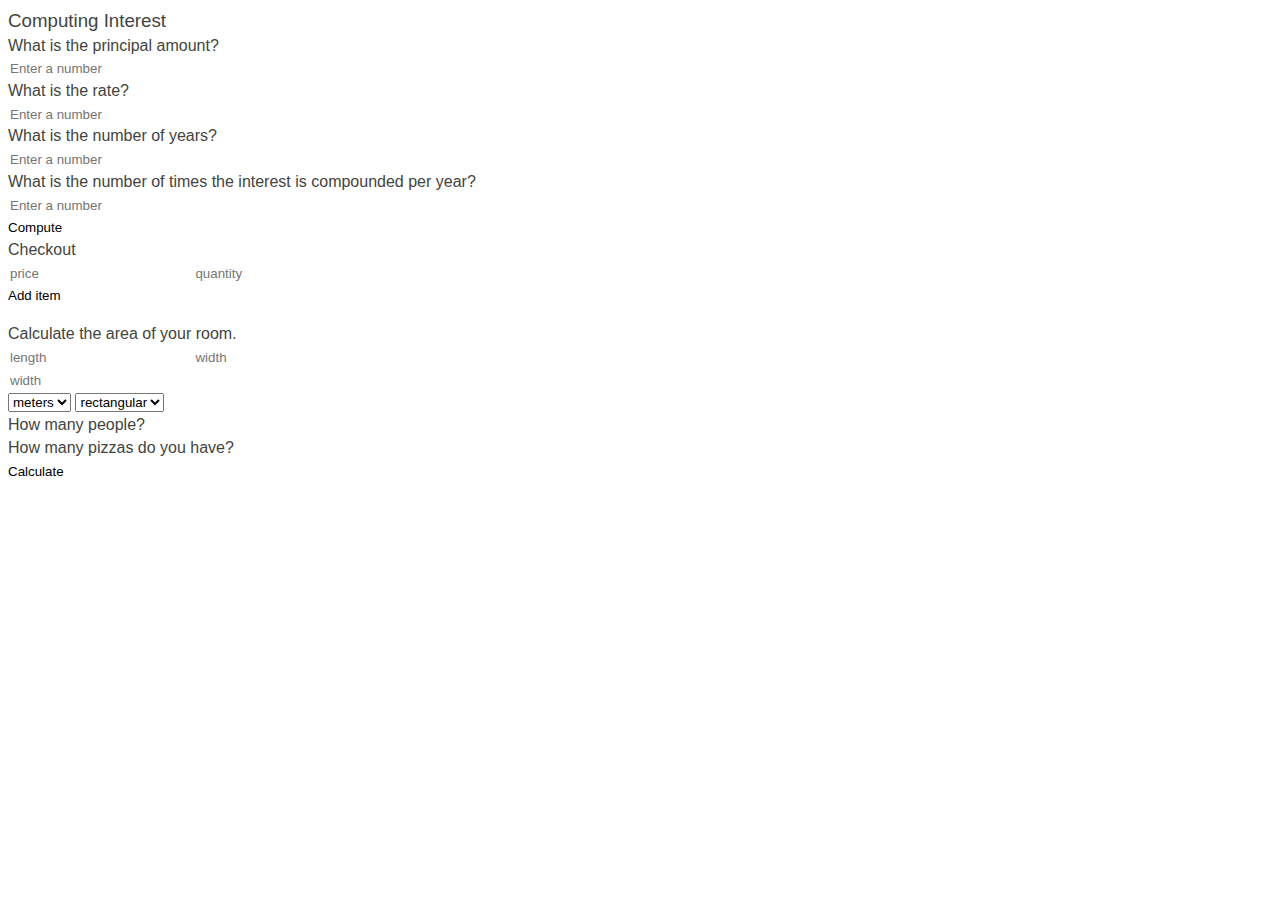
==== chapterFour/chapterFour.html @ a8662e8e "chapters 2 and 3" ====
<!DOCTYPE html>
<html lang="en">
  <head>
    <meta charset="UTF-8" />
    <meta http-equiv="X-UA-Compatible" content="IE=edge" />
    <meta name="viewport" content="width=device-width, initial-scale=1.0" />
    <link rel="stylesheet" href="../adjustment.css" />
    <link rel="stylesheet" href="chapterThree.css" />
    <title>Excercises: Chapter 4</title>
  </head>
  <body>
    <div>
      <form class="block flex__column">
        <h3>Computing Interest</h3>
        <div class="block">
          <div class="block flex__column">
            <div class="input__block">
              <div>What is the principal amount?</div>
              <input type="text" id="inputPrincipal" class="input__interest" placeholder="Enter a number" />
            </div>
            <div class="input__block">
              <div>What is the rate?</div>
              <input type="text" id="inputInterest" class="input__interest" placeholder="Enter a number" />
            </div>
          </div>
          <div class="block flex__column">
            <div class="input__block">
              <div>What is the number of years?</div>
              <input type="text" id="inputYears" class="input__interest" placeholder="Enter a number" />
            </div>
            <div class="input__block">
              <div>What is the number of times the interest is compounded per year?</div>
              <input type="text" id="inputCompounded" class="input__interest" placeholder="Enter a number" />
            </div>
          </div>
        </div>
        <button id="btn__computeInterest" class="button" type="button">Compute</button>
      </form>
      <div id="interestStatement"></div>
    </div>
    <div class="flex__column block">
      <div>Checkout</div>
      <form class="form" id="formCheckout">
        <div id="blockCheckout" class="input__block">
          <input id="inputPrice" class="input__item" type="text" placeholder="price" />
          <input id="inputQuantity" class="input__item" type="text" placeholder="quantity" />
        </div>
        <button id="btn__addItem" class="button">Add item</button>
      </form>
      <div>
        <ol id="listCheckout"></ol>
      </div>
      <div id="checkoutStatement"></div>
    </div>
    <div class="flex__column block">
      <div>Calculate the area of your room.</div>
      <form class="form" id="formRoomArea">
        <div id="blockRectangular" class="input__block">
          <input id="inputLength" class="input__roomArea" type="text" placeholder="length" />
          <input id="inputWidth" class="input__roomArea" type="text" placeholder="width" />
        </div>
        <div id="blockRound" class="input__block invisible">
          <input id="roundWidth" class="input__roomArea" type="text" placeholder="width" />
        </div>
        <select id="measure">
          <option value="feet">feet</option>
          <option value="meters" selected="selected">meters</option>
        </select>
        <select id="select__roomShape">
          <option value="rectangular" selected="selected">rectangular</option>
          <option value="round">round</option>
        </select>
      </form>
      <div id="roomAreaStatement"></div>
      <div id="paintStatement"></div>
    </div>
    <div class="block">
      <form id="formPizza">
        <div>
          <div class="input__pizza__block">
            How many people?
            <input name="inputPeopleCount" class="input__pizza" type="text" />
          </div>
          <div class="input__pizza__block">
            How many pizzas do you have?
            <input name="inputPizzaCount" class="input__pizza" type="text" />
          </div>
          <button id="btn__pizza" class="button">Calculate</button>
        </div>
        <div id="pizzaStatement"></div>
        <div id="pizzaPieces"></div>
        <div id="pizzaLeftovers"></div>
      </form>
    </div>
  </body>
  <script src="taxCalculator.js" type="module"></script>
</html>
---- adjustment.css ----
* {
  box-sizing: border-box;
}

html {
  /* Stick the footer with a dynamic height to the bottom of a page */
  height: 100%;
  font-size: 16px;
}

html,
body {
  font-family: 'Source Sans Pro', sans-serif;
  width: 100%;
  color: #434440;
}

body {
  /* Stick the footer with a dynamic height to the bottom of a page */
  display: flex;
  flex-direction: column;
  overflow-x: hidden;
  height: 100%;
  line-height: 1.42;
  -webkit-font-smoothing: antialiased;
}

.container {
  max-width: 800px;
  width: 100%;
  margin: 20px auto;
}

h1,
h2,
h3,
h4,
h5,
h6 {
  margin: 0;
  font-weight: normal;
}

p {
  margin: 0;
}

a {
  outline: none;
  text-decoration: none;
  color: #0d95de;
}

ul {
  padding: 0;
  margin: 0;
}

li {
  list-style: none;
}

button {
  padding: 0;
  margin: 0;
  border: none;
  outline: none;
  background: none;
  cursor: pointer;
}

input[type='number'] {
  -moz-appearance: textfield;
}

input[type='number']::-webkit-inner-spin-button,
input[type='number']::-webkit-outer-spin-button {
  -webkit-appearance: none;
  margin: 0;
}

input[type='search']::-ms-clear,
input[type='search']::-ms-reveal {
  display: none;
  width: 0;
  height: 0;
}

input[type='search']::-webkit-search-decoration,
input[type='search']::-webkit-search-cancel-button,
input[type='search']::-webkit-search-results-button,
input[type='search']::-webkit-search-results-decoration {
  display: none;
}

input,
textarea {
  border: none;
  outline: none;
  background: none;
}

textarea {
  resize: vertical;
}

label {
  cursor: pointer;
}

fieldset {
  padding: 0;
  margin: 0;
  border: none;
}

blockquote {
  margin: 0;
}

figure {
  margin: 0;
}

footer {
  width: 100%;
  /* Stick the footer with a dynamic height to the bottom of a page */
  margin-top: auto;
}

/*  Fix IE11 display:flex on the body */
header,
main,
section,
footer {
  flex-shrink: 0;
}

@function rem($px) {
  @return $px / 16px + 0rem;
}
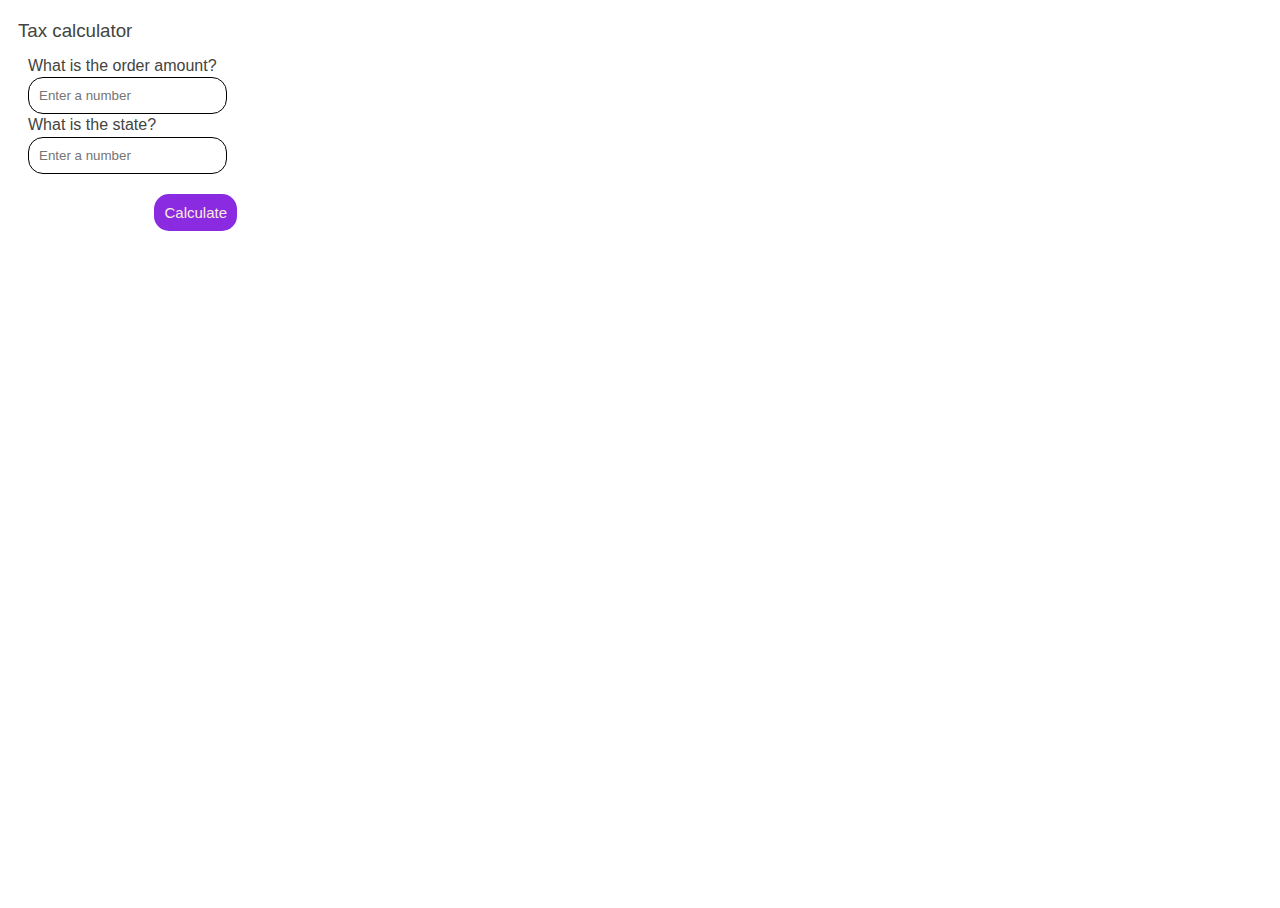
==== commit 515cfb9a: "add chapter 4" ====
--- a/chapterFour/chapterFour.html
+++ b/chapterFour/chapterFour.html
@@ -5,91 +5,24 @@
     <meta http-equiv="X-UA-Compatible" content="IE=edge" />
     <meta name="viewport" content="width=device-width, initial-scale=1.0" />
     <link rel="stylesheet" href="../adjustment.css" />
-    <link rel="stylesheet" href="chapterThree.css" />
+    <link rel="stylesheet" href="chapterFour.css" />
     <title>Excercises: Chapter 4</title>
   </head>
   <body>
     <div>
       <form class="block flex__column">
-        <h3>Computing Interest</h3>
-        <div class="block">
-          <div class="block flex__column">
-            <div class="input__block">
-              <div>What is the principal amount?</div>
-              <input type="text" id="inputPrincipal" class="input__interest" placeholder="Enter a number" />
-            </div>
-            <div class="input__block">
-              <div>What is the rate?</div>
-              <input type="text" id="inputInterest" class="input__interest" placeholder="Enter a number" />
-            </div>
+        <h3>Tax calculator</h3>
+        <div class="block flex__column">
+          <div class="input__block">
+            <div>What is the order amount?</div>
+            <input type="text" id="input" class="input__taxCalc" placeholder="Enter a number" />
           </div>
-          <div class="block flex__column">
-            <div class="input__block">
-              <div>What is the number of years?</div>
-              <input type="text" id="inputYears" class="input__interest" placeholder="Enter a number" />
-            </div>
-            <div class="input__block">
-              <div>What is the number of times the interest is compounded per year?</div>
-              <input type="text" id="inputCompounded" class="input__interest" placeholder="Enter a number" />
-            </div>
+          <div class="input__block">
+            <div>What is the state?</div>
+            <input type="text" id="inputI" class="input__taxCalc" placeholder="Enter a number" />
           </div>
         </div>
-        <button id="btn__computeInterest" class="button" type="button">Compute</button>
-      </form>
-      <div id="interestStatement"></div>
-    </div>
-    <div class="flex__column block">
-      <div>Checkout</div>
-      <form class="form" id="formCheckout">
-        <div id="blockCheckout" class="input__block">
-          <input id="inputPrice" class="input__item" type="text" placeholder="price" />
-          <input id="inputQuantity" class="input__item" type="text" placeholder="quantity" />
-        </div>
-        <button id="btn__addItem" class="button">Add item</button>
-      </form>
-      <div>
-        <ol id="listCheckout"></ol>
-      </div>
-      <div id="checkoutStatement"></div>
-    </div>
-    <div class="flex__column block">
-      <div>Calculate the area of your room.</div>
-      <form class="form" id="formRoomArea">
-        <div id="blockRectangular" class="input__block">
-          <input id="inputLength" class="input__roomArea" type="text" placeholder="length" />
-          <input id="inputWidth" class="input__roomArea" type="text" placeholder="width" />
-        </div>
-        <div id="blockRound" class="input__block invisible">
-          <input id="roundWidth" class="input__roomArea" type="text" placeholder="width" />
-        </div>
-        <select id="measure">
-          <option value="feet">feet</option>
-          <option value="meters" selected="selected">meters</option>
-        </select>
-        <select id="select__roomShape">
-          <option value="rectangular" selected="selected">rectangular</option>
-          <option value="round">round</option>
-        </select>
-      </form>
-      <div id="roomAreaStatement"></div>
-      <div id="paintStatement"></div>
-    </div>
-    <div class="block">
-      <form id="formPizza">
-        <div>
-          <div class="input__pizza__block">
-            How many people?
-            <input name="inputPeopleCount" class="input__pizza" type="text" />
-          </div>
-          <div class="input__pizza__block">
-            How many pizzas do you have?
-            <input name="inputPizzaCount" class="input__pizza" type="text" />
-          </div>
-          <button id="btn__pizza" class="button">Calculate</button>
-        </div>
-        <div id="pizzaStatement"></div>
-        <div id="pizzaPieces"></div>
-        <div id="pizzaLeftovers"></div>
+        <button type="button" class="button">Calculate</button>
       </form>
     </div>
   </body>
--- a/chapterFour/chapterFour.css
+++ b/chapterFour/chapterFour.css
@@ -0,0 +1,47 @@
+.block {
+  display: flex;
+  margin: 10px;
+  width: fit-content;
+  justify-content: center;
+}
+
+.form {
+  display: flex;
+  align-items: center;
+}
+.flex__column {
+  display: flex;
+  flex-direction: column;
+}
+
+.button {
+  margin: 10px 0;
+  background-color: blueviolet;
+  color: antiquewhite;
+  border-radius: 15px;
+  font-size: 15px;
+  padding: 10px;
+  transition: all 0.2s;
+  align-self: flex-end;
+}
+.button:hover {
+  background-color: rgb(181, 109, 248);
+}
+
+input {
+  border: 1px solid black;
+  border-radius: 15px;
+  padding: 10px;
+}
+
+.invisible {
+  display: none;
+}
+
+.list__item {
+  list-style: decimal;
+}
+
+#btn__computeInterest {
+  align-self: center;
+}
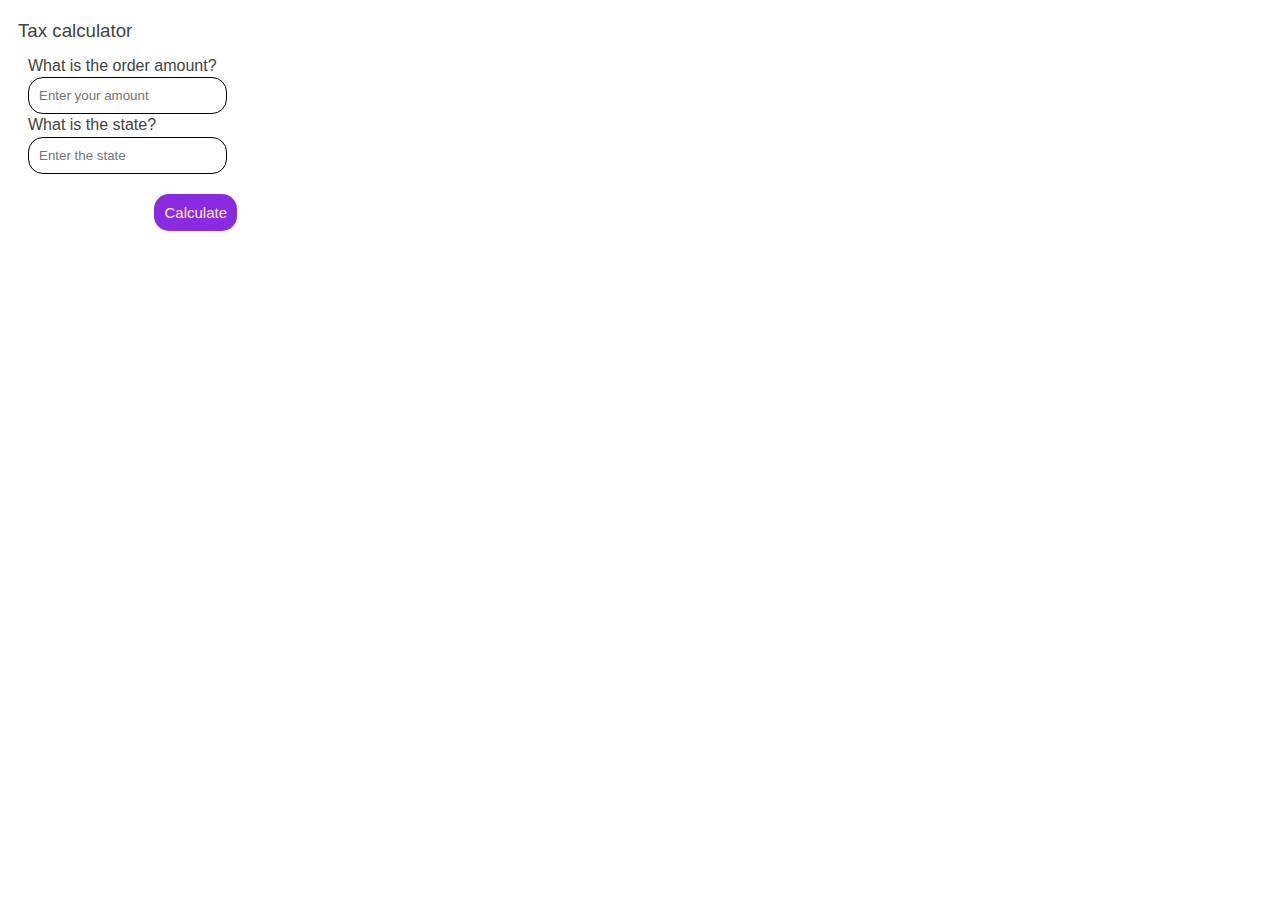
==== commit 52ab8479: "chapter 4: tax calculator" ====
--- a/chapterFour/chapterFour.html
+++ b/chapterFour/chapterFour.html
@@ -15,16 +15,18 @@
         <div class="block flex__column">
           <div class="input__block">
             <div>What is the order amount?</div>
-            <input type="text" id="input" class="input__taxCalc" placeholder="Enter a number" />
+            <input type="text" id="inputOrder" class="input__taxCalc numbers-only" placeholder="Enter your amount" />
           </div>
           <div class="input__block">
             <div>What is the state?</div>
-            <input type="text" id="inputI" class="input__taxCalc" placeholder="Enter a number" />
+            <input type="text" id="inputState" class="input__taxCalc" placeholder="Enter the state" />
           </div>
         </div>
-        <button type="button" class="button">Calculate</button>
+        <button type="button" id="btn-taxCalc" class="button">Calculate</button>
       </form>
+      <div class="block" id="taxStatement"></div>
     </div>
   </body>
+  <script type="text/javascript" src="states.json"></script>
   <script src="taxCalculator.js" type="module"></script>
 </html>
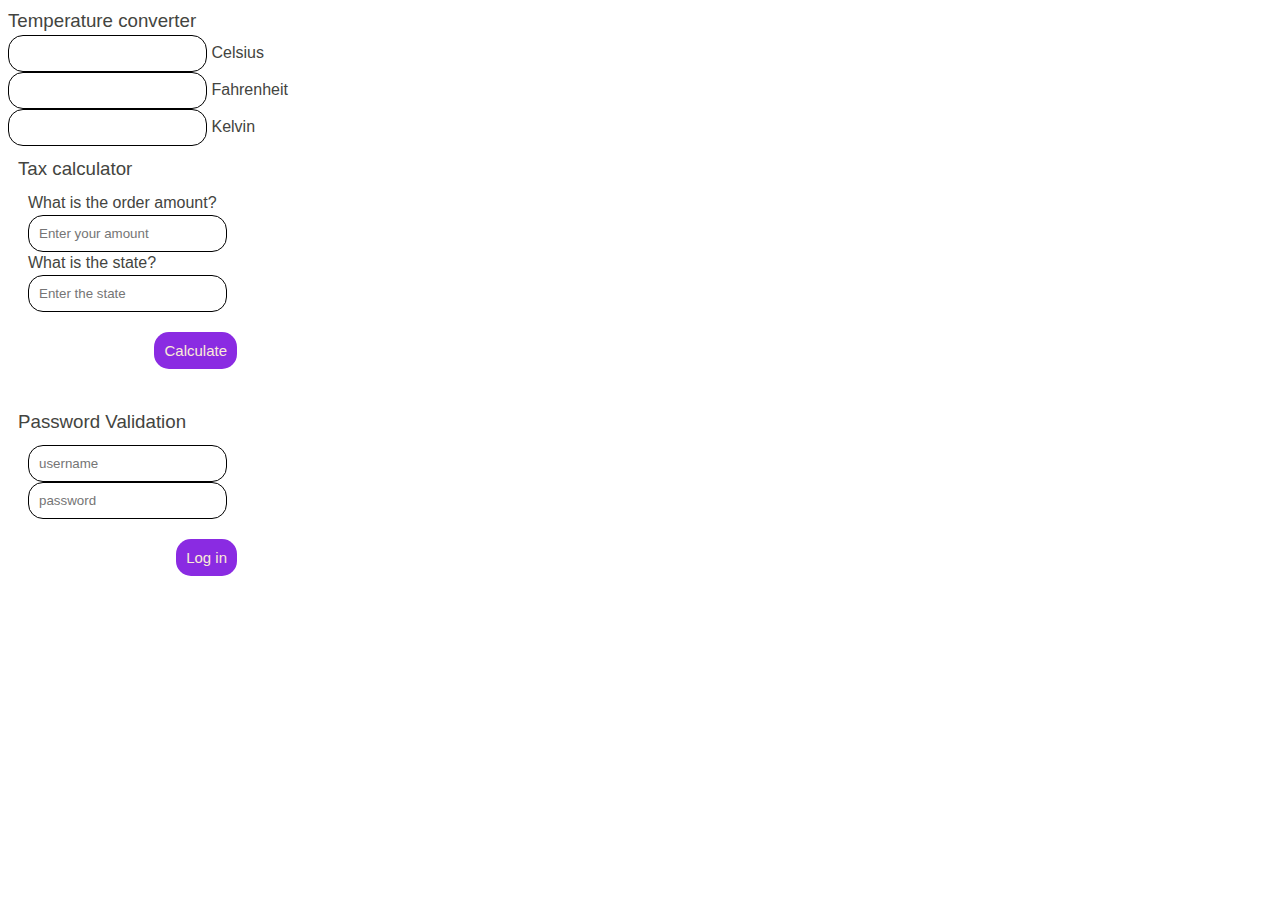
==== commit d40a7019: "chapter 4: password validation, temperature converter" ====
--- a/chapterFour/chapterFour.html
+++ b/chapterFour/chapterFour.html
@@ -9,6 +9,23 @@
     <title>Excercises: Chapter 4</title>
   </head>
   <body>
+    <div>
+      <h3>Temperature converter</h3>
+      <form>
+        <div class="input__block">
+          <input id="inputC" type="text" class="input__tconverter" />
+          <label for="inputC">Celsius</label>
+        </div>
+        <div class="input__block">
+          <input id="inputF" type="text" class="input__tconverter" />
+          <label for="inputF">Fahrenheit</label>
+        </div>
+        <div class="input__block">
+          <input id="inputK" type="text" class="input__tconverter" />
+          <label for="inputK">Kelvin</label>
+        </div>
+      </form>
+    </div>
     <div>
       <form class="block flex__column">
         <h3>Tax calculator</h3>
@@ -26,7 +43,20 @@
       </form>
       <div class="block" id="taxStatement"></div>
     </div>
+    <div>
+      <form class="block flex__column">
+        <h3>Password Validation</h3>
+        <div class="block flex__column">
+          <input type="text" id="username" class="input__pass" placeholder="username" />
+          <input type="password" id="password" class="input__pass" placeholder="password" />
+        </div>
+        <button type="button" id="btn-pass" class="button">Log in</button>
+      </form>
+      <div class="block" id="logInStatement"></div>
+    </div>
   </body>
-  <script type="text/javascript" src="states.json"></script>
+  <script type="text/javascript" src="data.json"></script>
+  <script src="temperatureConverter.js" type="module"></script>
+  <script src="passwordValidation.js" type="module"></script>
   <script src="taxCalculator.js" type="module"></script>
 </html>
--- a/adjustment.css
+++ b/adjustment.css
@@ -135,7 +135,3 @@
 footer {
   flex-shrink: 0;
 }
-
-@function rem($px) {
-  @return $px / 16px + 0rem;
-}
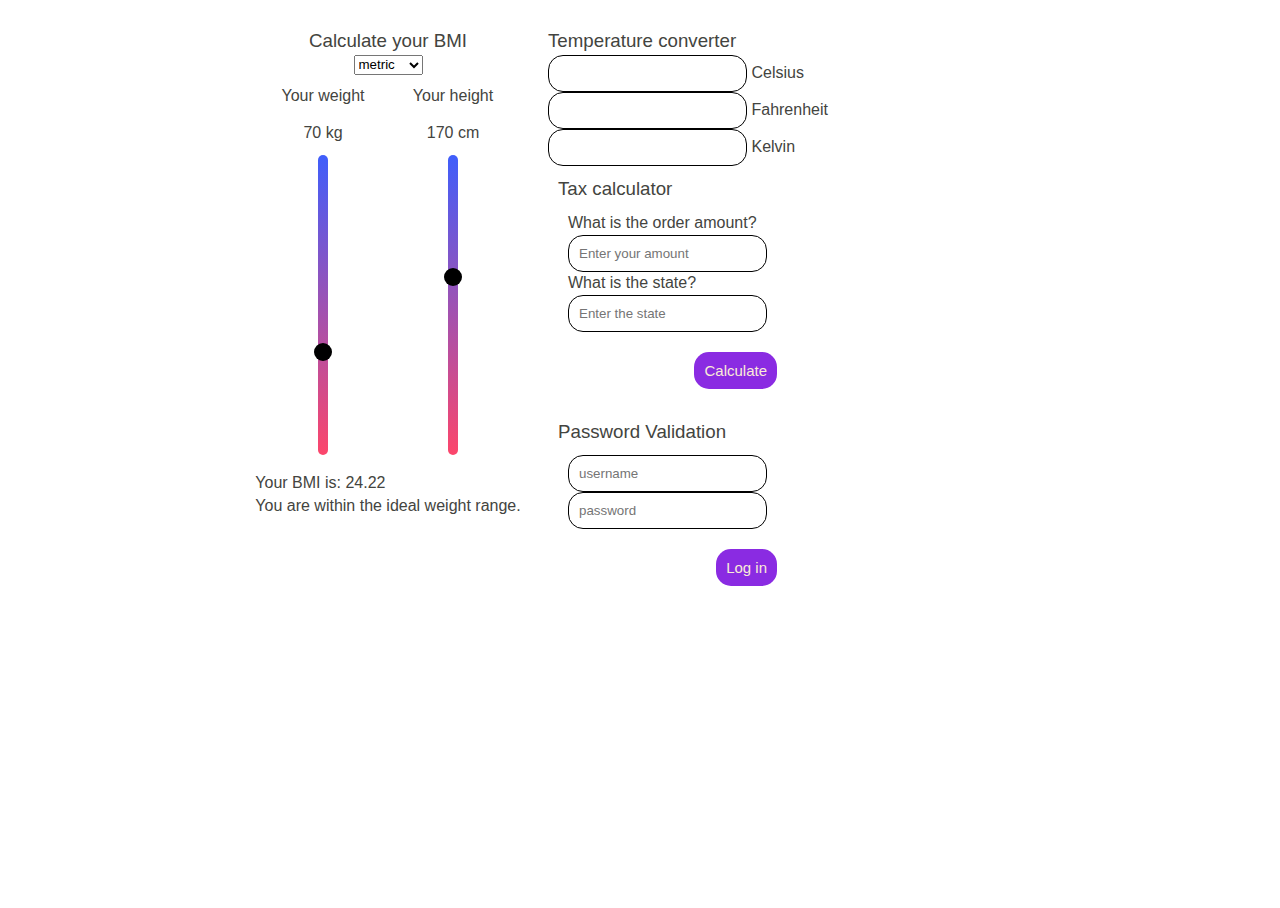
==== commit 06e74415: "chapter 4: BMI calculator" ====
--- a/chapterFour/chapterFour.html
+++ b/chapterFour/chapterFour.html
@@ -9,53 +9,83 @@
     <title>Excercises: Chapter 4</title>
   </head>
   <body>
-    <div>
-      <h3>Temperature converter</h3>
-      <form>
-        <div class="input__block">
-          <input id="inputC" type="text" class="input__tconverter" />
-          <label for="inputC">Celsius</label>
-        </div>
-        <div class="input__block">
-          <input id="inputF" type="text" class="input__tconverter" />
-          <label for="inputF">Fahrenheit</label>
-        </div>
-        <div class="input__block">
-          <input id="inputK" type="text" class="input__tconverter" />
-          <label for="inputK">Kelvin</label>
-        </div>
-      </form>
-    </div>
-    <div>
-      <form class="block flex__column">
-        <h3>Tax calculator</h3>
-        <div class="block flex__column">
-          <div class="input__block">
-            <div>What is the order amount?</div>
-            <input type="text" id="inputOrder" class="input__taxCalc numbers-only" placeholder="Enter your amount" />
+    <div class="container">
+      <div class="slider__container">
+        <h3>Calculate your BMI</h3>
+        <select class="slider__select" id="measure">
+          <option value="metric" selected="selected">metric</option>
+          <option value="imperial">imperial</option>
+        </select>
+        <div class="block">
+          <div class="slide__block">
+            <div>Your weight</div>
+            <label for="sliderWeight" id="labelWeight" class="slider__label"></label>
+            <input type="range" min="30" max="150" value="70" class="slider" id="sliderWeight" />
           </div>
-          <div class="input__block">
-            <div>What is the state?</div>
-            <input type="text" id="inputState" class="input__taxCalc" placeholder="Enter the state" />
+          <div class="slide__block">
+            <div>Your height</div>
+            <label for="sliderHeight" id="labelHeight" class="slider__label"></label>
+            <input type="range" min="50" max="250" value="170" class="slider" id="sliderHeight" />
           </div>
         </div>
-        <button type="button" id="btn-taxCalc" class="button">Calculate</button>
-      </form>
-      <div class="block" id="taxStatement"></div>
-    </div>
-    <div>
-      <form class="block flex__column">
-        <h3>Password Validation</h3>
-        <div class="block flex__column">
-          <input type="text" id="username" class="input__pass" placeholder="username" />
-          <input type="password" id="password" class="input__pass" placeholder="password" />
+        <div id="BMI"></div>
+      </div>
+      <div>
+        <div>
+          <h3>Temperature converter</h3>
+          <form>
+            <div class="input__block">
+              <input id="inputC" type="text" class="input__tconverter" />
+              <label for="inputC">Celsius</label>
+            </div>
+            <div class="input__block">
+              <input id="inputF" type="text" class="input__tconverter" />
+              <label for="inputF">Fahrenheit</label>
+            </div>
+            <div class="input__block">
+              <input id="inputK" type="text" class="input__tconverter" />
+              <label for="inputK">Kelvin</label>
+            </div>
+          </form>
         </div>
-        <button type="button" id="btn-pass" class="button">Log in</button>
-      </form>
-      <div class="block" id="logInStatement"></div>
+        <div>
+          <form class="block flex__column">
+            <h3>Tax calculator</h3>
+            <div class="block flex__column">
+              <div class="input__block">
+                <div>What is the order amount?</div>
+                <input
+                  type="text"
+                  id="inputOrder"
+                  class="input__taxCalc numbers-only"
+                  placeholder="Enter your amount"
+                />
+              </div>
+              <div class="input__block">
+                <div>What is the state?</div>
+                <input type="text" id="inputState" class="input__taxCalc" placeholder="Enter the state" />
+              </div>
+            </div>
+            <button type="button" id="btn-taxCalc" class="button">Calculate</button>
+          </form>
+          <div class="block" id="taxStatement"></div>
+        </div>
+        <div>
+          <form class="block flex__column">
+            <h3>Password Validation</h3>
+            <div class="block flex__column">
+              <input type="text" id="username" class="input__pass" placeholder="username" />
+              <input type="password" id="password" class="input__pass" placeholder="password" />
+            </div>
+            <button type="button" id="btn-pass" class="button">Log in</button>
+          </form>
+          <div class="block" id="logInStatement"></div>
+        </div>
+      </div>
     </div>
   </body>
   <script type="text/javascript" src="data.json"></script>
+  <script src="BMICalculator.js" type="module"></script>
   <script src="temperatureConverter.js" type="module"></script>
   <script src="passwordValidation.js" type="module"></script>
   <script src="taxCalculator.js" type="module"></script>
--- a/chapterFour/chapterFour.css
+++ b/chapterFour/chapterFour.css
@@ -1,3 +1,13 @@
+.container {
+  display: flex;
+}
+
+input {
+  border: 1px solid black;
+  border-radius: 15px;
+  padding: 10px;
+}
+
 .block {
   display: flex;
   margin: 10px;
@@ -9,6 +19,7 @@
   display: flex;
   align-items: center;
 }
+
 .flex__column {
   display: flex;
   flex-direction: column;
@@ -24,14 +35,9 @@
   transition: all 0.2s;
   align-self: flex-end;
 }
+
 .button:hover {
   background-color: rgb(181, 109, 248);
-}
-
-input {
-  border: 1px solid black;
-  border-radius: 15px;
-  padding: 10px;
 }
 
 .invisible {
@@ -45,3 +51,58 @@
 #btn__computeInterest {
   align-self: center;
 }
+
+.slider__container {
+  display: flex;
+  flex-direction: column;
+  align-items: center;
+  padding-right: 20px;
+}
+
+.slide__block {
+  display: flex;
+  flex-direction: column;
+  align-items: center;
+  padding-bottom: 150px;
+  width: 130px;
+}
+
+.slider {
+  -webkit-appearance: none; /* Override default CSS styles */
+  width: 300px;
+  height: 10px;
+  background-image: linear-gradient(to left, #3f5efb, #fc466b);
+  outline: none;
+  -webkit-transform: rotate(270deg);
+  -webkit-transition: 0.2s;
+  transition: opacity 0.2s;
+  border: none;
+  padding: 0;
+  margin-top: 50px;
+}
+.slider::-webkit-slider-thumb {
+  -webkit-appearance: none;
+  appearance: none;
+  width: 18px;
+  height: 18px;
+  background: #000;
+  cursor: pointer;
+  border-radius: 50%;
+}
+
+.slider::-moz-range-thumb {
+  width: 18px;
+  height: 18px;
+  background: #000;
+  cursor: pointer;
+  border-radius: 50%;
+}
+
+.slider__label {
+  padding: 15px;
+  margin-bottom: 90px;
+}
+
+.slider__select {
+  height: 20px;
+}
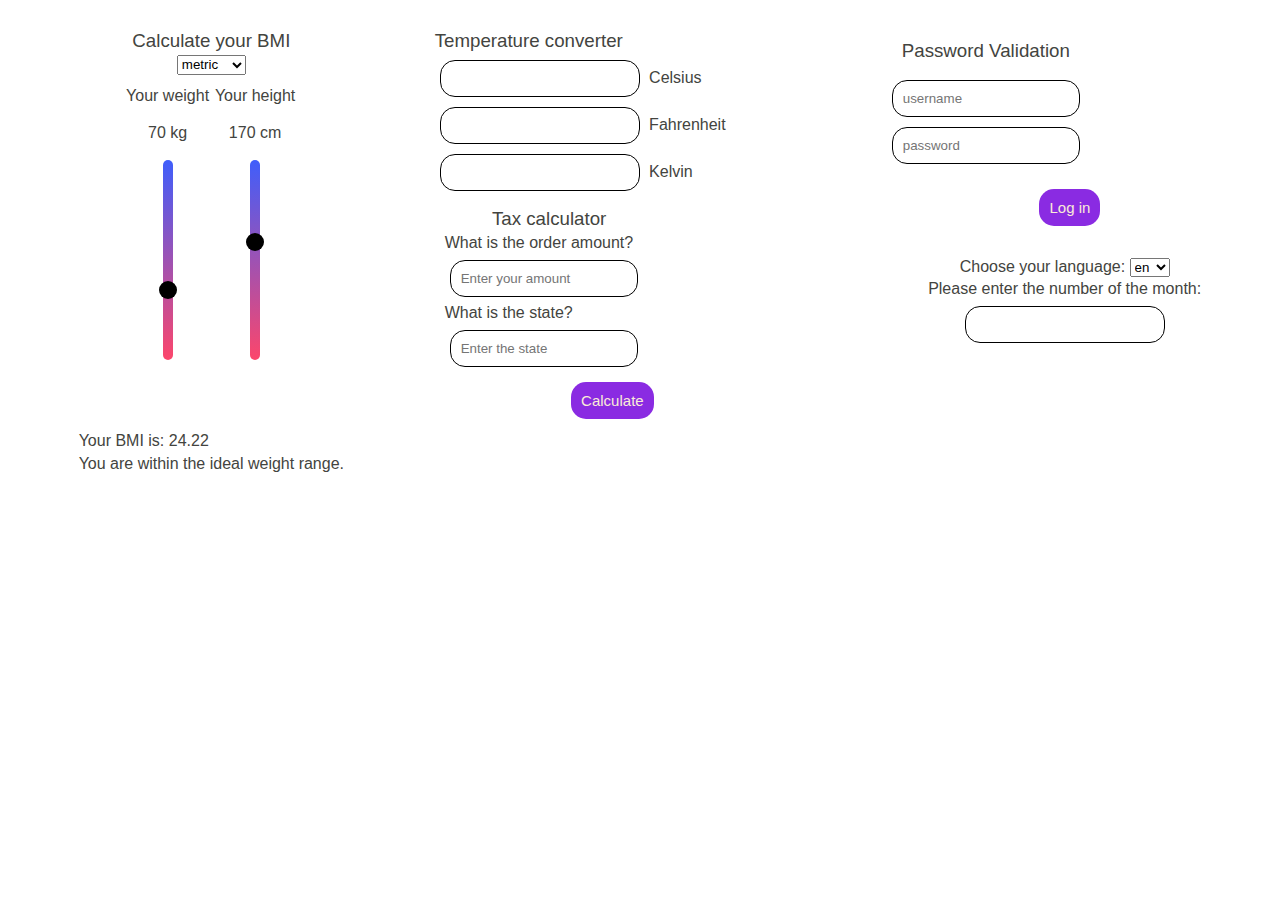
==== commit 7800f347: "chapter 4: numbers to names" ====
--- a/chapterFour/chapterFour.html
+++ b/chapterFour/chapterFour.html
@@ -10,27 +10,31 @@
   </head>
   <body>
     <div class="container">
-      <div class="slider__container">
-        <h3>Calculate your BMI</h3>
-        <select class="slider__select" id="measure">
-          <option value="metric" selected="selected">metric</option>
-          <option value="imperial">imperial</option>
-        </select>
-        <div class="block">
-          <div class="slide__block">
-            <div>Your weight</div>
-            <label for="sliderWeight" id="labelWeight" class="slider__label"></label>
-            <input type="range" min="30" max="150" value="70" class="slider" id="sliderWeight" />
+      <div class="column__container">
+        <div class="flex__column">
+          <div class="flex__column">
+            <h3>Calculate your BMI</h3>
+            <select class="slider__select" id="measure">
+              <option value="metric" selected="selected">metric</option>
+              <option value="imperial">imperial</option>
+            </select>
           </div>
-          <div class="slide__block">
-            <div>Your height</div>
-            <label for="sliderHeight" id="labelHeight" class="slider__label"></label>
-            <input type="range" min="50" max="250" value="170" class="slider" id="sliderHeight" />
+          <div class="block">
+            <div class="slide__block">
+              <div>Your weight</div>
+              <label for="sliderWeight" id="labelWeight" class="slider__label"></label>
+              <input type="range" min="30" max="150" value="70" class="slider" id="sliderWeight" />
+            </div>
+            <div class="slide__block">
+              <div>Your height</div>
+              <label for="sliderHeight" id="labelHeight" class="slider__label"></label>
+              <input type="range" min="50" max="250" value="170" class="slider" id="sliderHeight" />
+            </div>
           </div>
+          <div id="BMI"></div>
         </div>
-        <div id="BMI"></div>
       </div>
-      <div>
+      <div class="column__container">
         <div>
           <h3>Temperature converter</h3>
           <form>
@@ -51,7 +55,7 @@
         <div>
           <form class="block flex__column">
             <h3>Tax calculator</h3>
-            <div class="block flex__column">
+            <div class="flex__column">
               <div class="input__block">
                 <div>What is the order amount?</div>
                 <input
@@ -70,6 +74,8 @@
           </form>
           <div class="block" id="taxStatement"></div>
         </div>
+      </div>
+      <div class="column__container">
         <div>
           <form class="block flex__column">
             <h3>Password Validation</h3>
@@ -81,11 +87,21 @@
           </form>
           <div class="block" id="logInStatement"></div>
         </div>
+        <form class="flex__column">
+          <div>
+            <label for="languages" id="labelChooseLang"></label>
+            <select name="languages" id="languages"></select>
+          </div>
+          <label for="monthInput" id="labelInput"></label>
+          <input type="text" id="monthInput" class="month__input" />
+          <div id="monthsStatement"></div>
+        </form>
       </div>
     </div>
   </body>
   <script type="text/javascript" src="data.json"></script>
   <script src="BMICalculator.js" type="module"></script>
+  <script src="numbersToNames.js" type="module"></script>
   <script src="temperatureConverter.js" type="module"></script>
   <script src="passwordValidation.js" type="module"></script>
   <script src="taxCalculator.js" type="module"></script>
--- a/adjustment.css
+++ b/adjustment.css
@@ -26,7 +26,6 @@
 }
 
 .container {
-  max-width: 800px;
   width: 100%;
   margin: 20px auto;
 }
--- a/chapterFour/chapterFour.css
+++ b/chapterFour/chapterFour.css
@@ -1,11 +1,15 @@
 .container {
-  display: flex;
+  display: grid;
+  grid-template-columns: 1fr 1fr 1fr;
 }
 
 input {
   border: 1px solid black;
   border-radius: 15px;
   padding: 10px;
+  width: 90%;
+  max-width: 200px;
+  margin: 5px;
 }
 
 .block {
@@ -23,6 +27,7 @@
 .flex__column {
   display: flex;
   flex-direction: column;
+  align-items: center;
 }
 
 .button {
@@ -52,10 +57,10 @@
   align-self: center;
 }
 
-.slider__container {
+.column__container {
   display: flex;
   flex-direction: column;
-  align-items: center;
+
   padding-right: 20px;
 }
 
@@ -64,7 +69,8 @@
   flex-direction: column;
   align-items: center;
   padding-bottom: 150px;
-  width: 130px;
+  max-width: 125px;
+  width: 35%;
 }
 
 .slider {
@@ -78,7 +84,6 @@
   transition: opacity 0.2s;
   border: none;
   padding: 0;
-  margin-top: 50px;
 }
 .slider::-webkit-slider-thumb {
   -webkit-appearance: none;
